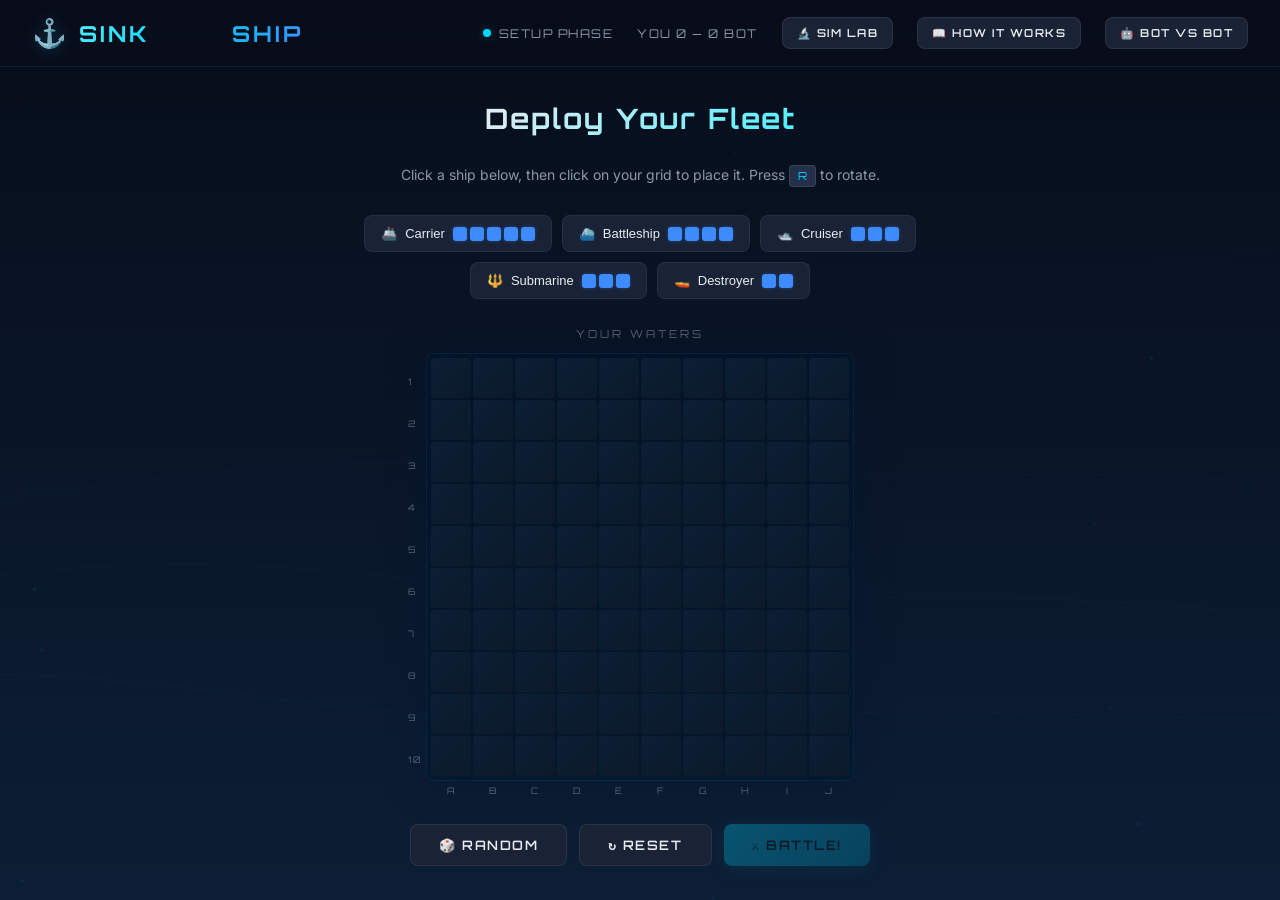
==== index.html @ 7f5c647f "Sink the Ship: Battleship game with probability bot and simulation tools - Game engine with placemen" ====
<!DOCTYPE html>
<html lang="en">
<head>
  <meta charset="UTF-8" />
  <meta name="viewport" content="width=device-width, initial-scale=1.0" />
  <title>Sink the Ship — Naval Battle</title>
  <meta name="description" content="A premium Battleship game with intelligent AI opponent. Place your fleet and sink the enemy ships!" />
  <link rel="preconnect" href="https://fonts.googleapis.com" />
  <link rel="preconnect" href="https://fonts.gstatic.com" crossorigin />
  <link href="https://fonts.googleapis.com/css2?family=Orbitron:wght@400;600;700;900&family=Inter:wght@300;400;500;600;700&display=swap" rel="stylesheet" />
  <link rel="stylesheet" href="style.css" />
</head>
<body>
  <canvas id="bg-canvas"></canvas>

  <div class="app">
    <!-- Header -->
    <header class="header">
      <div class="logo">
        <span class="logo-icon">⚓</span>
        <h1>SINK <span class="accent">THE</span> SHIP</h1>
      </div>
      <div class="status-bar">
        <div class="status-item" id="turn-indicator">
          <span class="dot"></span>
          <span class="label">SETUP PHASE</span>
        </div>
        <div class="status-item" id="score-display">
          <span class="label">YOU <span id="player-score">0</span> — <span id="bot-score">0</span> BOT</span>
        </div>
        <button class="btn btn-secondary btn-small" id="btn-sim-lab">🔬 Sim Lab</button>
        <button class="btn btn-secondary btn-small" id="btn-explain">📖 How It Works</button>
        <button class="btn btn-secondary btn-small" id="btn-versus">🤖 Bot vs Bot</button>
      </div>
    </header>

    <!-- Setup Screen -->
    <section id="setup-screen" class="screen active">
      <div class="setup-content">
        <h2 class="section-title">Deploy Your Fleet</h2>
        <p class="section-sub">Click a ship below, then click on your grid to place it. Press <kbd>R</kbd> to rotate.</p>

        <div class="ship-selector" id="ship-selector">
          <!-- Ships populated by JS -->
        </div>

        <div class="grid-container setup-grid-container">
          <div class="grid-label">YOUR WATERS</div>
          <div class="grid" id="setup-grid"></div>
          <div class="grid-coords-x" id="setup-coords-x"></div>
          <div class="grid-coords-y" id="setup-coords-y"></div>
        </div>

        <div class="setup-actions">
          <button class="btn btn-secondary" id="btn-random">🎲 Random</button>
          <button class="btn btn-secondary" id="btn-reset">↻ Reset</button>
          <button class="btn btn-primary" id="btn-start" disabled>⚔️ Battle!</button>
        </div>
      </div>
    </section>

    <!-- Battle Screen -->
    <section id="battle-screen" class="screen">
      <div class="battle-content">
        <div class="battle-grids">
          <div class="grid-container">
            <div class="grid-label">YOUR WATERS</div>
            <div class="grid" id="player-grid"></div>
            <div class="grid-coords-x" id="player-coords-x"></div>
            <div class="grid-coords-y" id="player-coords-y"></div>
          </div>

          <div class="battle-divider">
            <div class="divider-line"></div>
            <div class="divider-text" id="battle-message">YOUR TURN — FIRE!</div>
            <div class="divider-line"></div>
          </div>

          <div class="grid-container">
            <div class="grid-label">ENEMY WATERS</div>
            <div class="grid" id="enemy-grid"></div>
            <div class="grid-coords-x" id="enemy-coords-x"></div>
            <div class="grid-coords-y" id="enemy-coords-y"></div>
          </div>
        </div>

        <div class="heat-toggle-row">
          <button class="btn btn-secondary btn-small" id="btn-heat-toggle" aria-pressed="false">🔥 Enemy Heatmap: Off</button>
          <span class="heat-status" id="heat-status"></span>
        </div>

        <div class="fleet-status">
          <div class="fleet-panel">
            <h3>Your Fleet</h3>
            <div id="player-fleet-status"></div>
          </div>
          <div class="fleet-panel">
            <h3>Enemy Fleet</h3>
            <div id="enemy-fleet-status"></div>
          </div>
        </div>
      </div>
    </section>

    <!-- Simulation Lab Screen -->
    <section id="sim-screen" class="screen">
      <div class="sim-content">
        <h2 class="section-title">Fleet Probability Lab</h2>
        <p class="section-sub">
          Samples legal layouts of all 5 ships across every position and all 2<sup>5</sup> = 32 orientation combinations.
          <strong>Monte Carlo</strong> draws each ship independently and throws away overlapping fleets.
          <strong>Markov Chain</strong> (Metropolis) moves one ship at a time and records every state the chain visits.
          Both converge to the same uniform distribution over legal fleets.
        </p>

        <div class="sim-controls">
          <div class="seg" id="sim-mode">
            <button class="seg-btn active" data-mode="mc">🎲 Monte Carlo</button>
            <button class="seg-btn" data-mode="mcmc">🔗 Markov Chain</button>
          </div>
          <select class="sim-select" id="sim-target" aria-label="Number of samples">
            <option value="10000">10K samples</option>
            <option value="100000">100K samples</option>
            <option value="1000000" selected>1M samples</option>
            <option value="5000000">5M samples</option>
          </select>
          <button class="btn btn-primary" id="sim-run">▶ Run</button>
          <button class="btn btn-secondary" id="sim-reset">↻ Reset</button>
        </div>

        <div class="sim-stats">
          <div class="sim-stat"><span class="stat-value" id="sim-samples">0</span><span class="stat-label">Samples</span></div>
          <div class="sim-stat"><span class="stat-value" id="sim-accept">—</span><span class="stat-label" id="sim-accept-label">Acceptance</span></div>
          <div class="sim-stat"><span class="stat-value" id="sim-total">—</span><span class="stat-label">Est. legal fleets</span></div>
          <div class="sim-stat"><span class="stat-value" id="sim-sum">—</span><span class="stat-label">Σ P(cell) · expect 17</span></div>
        </div>

        <div class="sim-panels">
          <div class="grid-container">
            <div class="grid-label">OCCUPANCY HEATMAP</div>
            <div class="grid sim-grid" id="sim-heat"></div>
            <div class="grid-coords-x" id="sim-heat-coords-x"></div>
            <div class="grid-coords-y" id="sim-heat-coords-y"></div>
            <div class="heat-legend">
              <span id="sim-legend-min">0%</span>
              <div class="heat-legend-bar"></div>
              <span id="sim-legend-max">—</span>
            </div>
          </div>
          <div class="grid-container">
            <div class="grid-label" id="sim-live-label">CURRENT SAMPLE</div>
            <div class="grid sim-grid" id="sim-live"></div>
            <div class="grid-coords-x" id="sim-live-coords-x"></div>
            <div class="grid-coords-y" id="sim-live-coords-y"></div>
            <div class="sim-key" id="sim-key"></div>
          </div>
        </div>

        <div class="sim-charts">
          <div class="sim-card">
            <h3>Orientation per ship</h3>
            <div id="sim-orient"></div>
          </div>
          <div class="sim-card sim-card-wide">
            <h3>All 32 orientation combinations <span class="sim-card-sub">grouped by # vertical ships · dashed line = 1/32</span></h3>
            <div class="combo-grid" id="sim-combos"></div>
          </div>
        </div>

        <button class="btn btn-secondary" id="sim-back">← Back to game</button>
      </div>
    </section>

    <!-- How It Works Screen -->
    <section id="explain-screen" class="screen">
      <div class="sim-content">
        <h2 class="section-title">How the Bot Thinks</h2>
        <p class="section-sub">
          A replay of the bot hunting a hidden fleet, one shot at a time, using the exact code it runs against you.
          Before every shot it repeats the same four steps.
        </p>

        <ol class="explain-loop">
          <li><b>1 · Enumerate</b><span>Try every remaining ship at every start cell in both orientations. Throw out placements that touch a miss or a sunk ship.</span></li>
          <li><b>2 · Score</b><span>Each open cell scores the number of surviving placements covering it. If a ship is wounded, only placements through the hits count, weighted heavily.</span></li>
          <li><b>3 · Restrict</b><span>While hunting, only cells on a checkerboard spaced by the smallest ship afloat are allowed. The gap widens as small ships sink.</span></li>
          <li><b>4 · Fire &amp; update</b><span>Shoot the highest-scoring allowed cell. The result (miss, hit or sunk) changes which placements survive next turn.</span></li>
        </ol>

        <div class="sim-controls">
          <button class="btn btn-secondary btn-small" id="ex-first" aria-label="First shot">⏮</button>
          <button class="btn btn-secondary btn-small" id="ex-prev">◀ Prev</button>
          <button class="btn btn-primary" id="ex-play">▶ Play</button>
          <button class="btn btn-secondary btn-small" id="ex-next">Next ▶</button>
          <button class="btn btn-secondary btn-small" id="ex-last" aria-label="Last shot">⏭</button>
          <button class="btn btn-secondary btn-small" id="ex-new">🎲 New fleet</button>
        </div>
        <input type="range" class="ex-slider" id="ex-slider" min="0" max="0" value="0" aria-label="Shot number" />

        <div class="sim-panels">
          <div class="grid-container">
            <div class="grid-label">BOT'S VIEW · SCORES BEFORE THE SHOT</div>
            <div class="grid sim-grid" id="ex-scores"></div>
            <div class="grid-coords-x" id="ex-scores-coords-x"></div>
            <div class="grid-coords-y" id="ex-scores-coords-y"></div>
            <div class="ex-legend">
              <span><i class="lg lg-heat"></i>score (low → high)</span>
              <span><i class="lg lg-cand"></i>allowed cell</span>
              <span><i class="lg lg-pick"></i>chosen shot</span>
            </div>
          </div>
          <div class="grid-container">
            <div class="grid-label">HIDDEN FLEET · AFTER THE SHOT</div>
            <div class="grid sim-grid" id="ex-truth"></div>
            <div class="grid-coords-x" id="ex-truth-coords-x"></div>
            <div class="grid-coords-y" id="ex-truth-coords-y"></div>
            <div class="ex-legend">
              <span><i class="lg lg-ship"></i>ship (hidden from bot)</span>
              <span><i class="lg lg-hit"></i>hit</span>
              <span><i class="lg lg-miss"></i>miss</span>
              <span><i class="lg lg-sunk"></i>sunk</span>
            </div>
          </div>
        </div>

        <div class="sim-card ex-story">
          <h3 id="ex-title">Shot 1</h3>
          <ol id="ex-steps"></ol>
        </div>

        <div class="sim-card ex-chart-card">
          <h3>Placements still possible after each shot <span class="sim-card-sub">Each bar is one shot. Misses trim placements a little; sinking a ship removes all of that ship's placements. Click a bar to jump to that shot.</span></h3>
          <div class="ex-chart" id="ex-chart"></div>
          <div class="ex-legend">
            <span><i class="lg lg-bar-miss"></i>miss</span>
            <span><i class="lg lg-bar-hit"></i>hit</span>
            <span><i class="lg lg-bar-sunk"></i>sunk a ship</span>
          </div>
        </div>

        <div class="sim-card">
          <h3>Two different engines</h3>
          <p class="ex-note">
            <b>The bot</b> (this replay) uses <em>exact counting</em>. It scores each ship's placements separately, recomputes them from scratch every turn, and needs no randomness.
            <b>The 🔥 Enemy Heatmap</b> in battle and the <b>🔬 Sim Lab</b> use <em>sampling</em>. A Markov chain moves whole 5-ship fleets around, keeping only fleets with no overlaps that cover every unsunk hit and avoid every miss and sunk cell.
            After each of your shots it throws its samples away and re-runs the chain with the new evidence.
          </p>
        </div>

        <button class="btn btn-secondary" id="ex-back">← Back to game</button>
      </div>
    </section>

    <!-- Bot vs Bot Screen -->
    <section id="versus-screen" class="screen">
      <div class="sim-content">
        <h2 class="section-title">Bot vs Bot</h2>
        <p class="section-sub">
          Pick two strategies and let them fight. They take turns firing at each other's fleet, and the first to sink all 5 ships wins.
          With <b>same fleet</b> on, both bots hunt an identical layout, so only the strategy decides the match. The first shot alternates between matches.
        </p>

        <div class="vs-pickers">
          <label class="vs-picker a">
            <span>Bot A</span>
            <select class="sim-select" id="vs-bot-a"></select>
          </label>
          <span class="vs-vs">VS</span>
          <label class="vs-picker b">
            <span>Bot B</span>
            <select class="sim-select" id="vs-bot-b"></select>
          </label>
        </div>

        <div class="sim-controls">
          <button class="btn btn-primary" id="vs-play">▶ Start Match</button>
          <button class="btn btn-secondary btn-small" id="vs-new">↻ New Match</button>
          <select class="sim-select" id="vs-speed" aria-label="Speed">
            <option value="700">Slow</option>
            <option value="250" selected>Normal</option>
            <option value="60">Fast</option>
          </select>
          <label class="vs-check"><input type="checkbox" id="vs-mirror" checked /> Same fleet</label>
        </div>

        <div class="vs-score" id="vs-score"></div>

        <div class="sim-panels">
          <div class="grid-container">
            <div class="grid-label" id="vs-label-a">BOT A FIRES HERE</div>
            <div class="grid sim-grid vs-grid" id="vs-grid-a"></div>
            <div class="grid-coords-x" id="vs-grid-a-coords-x"></div>
            <div class="grid-coords-y" id="vs-grid-a-coords-y"></div>
            <div class="vs-stats" id="vs-stats-a"></div>
          </div>
          <div class="grid-container">
            <div class="grid-label" id="vs-label-b">BOT B FIRES HERE</div>
            <div class="grid sim-grid vs-grid" id="vs-grid-b"></div>
            <div class="grid-coords-x" id="vs-grid-b-coords-x"></div>
            <div class="grid-coords-y" id="vs-grid-b-coords-y"></div>
            <div class="vs-stats" id="vs-stats-b"></div>
          </div>
        </div>

        <div class="vs-banner" id="vs-banner"></div>

        <div class="sim-card vs-tourney">
          <h3>Tournament <span class="sim-card-sub">Plays many matches instantly with no animation, alternating who shoots first. A single match is mostly luck; a tournament shows which strategy is really stronger.</span></h3>
          <div class="sim-controls">
            <select class="sim-select" id="vs-count" aria-label="Number of matches">
              <option value="50">50 matches</option>
              <option value="200" selected>200 matches</option>
              <option value="1000">1,000 matches</option>
            </select>
            <button class="btn btn-primary" id="vs-tourney-run">🏆 Run Tournament</button>
          </div>
          <div class="vs-progress"><div class="vs-progress-fill" id="vs-progress"></div></div>
          <div id="vs-results"></div>
        </div>

        <div class="sim-card">
          <h3>The contenders</h3>
          <ul class="vs-roster" id="vs-roster"></ul>
        </div>

        <button class="btn btn-secondary" id="vs-back">← Back to game</button>
      </div>
    </section>

    <div class="sim-tip" id="sim-tip" role="tooltip"></div>

    <!-- Game Over Modal -->
    <div class="modal-overlay" id="game-over-modal">
      <div class="modal">
        <div class="modal-icon" id="modal-icon">🏆</div>
        <h2 id="modal-title">Victory!</h2>
        <p id="modal-message">You sank all enemy ships!</p>
        <div class="modal-stats">
          <div class="stat">
            <span class="stat-value" id="stat-shots">0</span>
            <span class="stat-label">Shots Fired</span>
          </div>
          <div class="stat">
            <span class="stat-value" id="stat-accuracy">0%</span>
            <span class="stat-label">Accuracy</span>
          </div>
          <div class="stat">
            <span class="stat-value" id="stat-sunk">0</span>
            <span class="stat-label">Ships Sunk</span>
          </div>
        </div>
        <button class="btn btn-primary" id="btn-play-again">⚓ Play Again</button>
      </div>
    </div>
  </div>

  <script src="sim.js"></script>
  <script src="game.js"></script>
  <script src="simlab.js"></script>
  <script src="explain.js"></script>
  <script src="versus.js"></script>
</body>
</html>
---- style.css ----
/* ─── Reset & Base ─── */
*, *::before, *::after {
  box-sizing: border-box;
  margin: 0;
  padding: 0;
}

:root {
  --bg-deep: #0a0e1a;
  --bg-surface: #111827;
  --bg-card: #1a2236;
  --bg-hover: #243049;

  --ocean-dark: #0c1929;
  --ocean-mid: #132744;
  --ocean-light: #1a3a5c;
  --ocean-glow: #1e4976;

  --accent: #00d4ff;
  --accent-dim: #0099bb;
  --accent-glow: rgba(0, 212, 255, 0.25);
  --accent-bright: #4ef0ff;

  --hit: #ff4757;
  --hit-glow: rgba(255, 71, 87, 0.4);
  --miss: #576574;
  --miss-glow: rgba(87, 101, 116, 0.2);
  --sunk: #ff6b6b;

  --ship: #3d8bfd;
  --ship-glow: rgba(61, 139, 253, 0.3);
  --ship-ghost: rgba(0, 212, 255, 0.2);
  --ship-ghost-invalid: rgba(255, 71, 87, 0.2);

  --text: #e8ecf1;
  --text-dim: #8899aa;
  --text-muted: #556677;

  --gold: #ffd700;
  --green: #2ed573;

  --radius: 8px;
  --radius-lg: 16px;
  --transition: 0.25s cubic-bezier(0.4, 0, 0.2, 1);

  --cell-size: 40px;
  --grid-gap: 2px;
}

html {
  font-size: 16px;
}

body {
  font-family: 'Inter', -apple-system, BlinkMacSystemFont, sans-serif;
  background: var(--bg-deep);
  color: var(--text);
  min-height: 100vh;
  overflow-x: hidden;
  position: relative;
}

#bg-canvas {
  position: fixed;
  top: 0; left: 0;
  width: 100%; height: 100%;
  z-index: 0;
  pointer-events: none;
}

.app {
  position: relative;
  z-index: 1;
  min-height: 100vh;
  display: flex;
  flex-direction: column;
}

/* ─── Header ─── */
.header {
  display: flex;
  align-items: center;
  justify-content: space-between;
  padding: 16px 32px;
  background: rgba(10, 14, 26, 0.85);
  backdrop-filter: blur(12px);
  border-bottom: 1px solid rgba(0, 212, 255, 0.1);
  position: sticky;
  top: 0;
  z-index: 100;
}

.logo {
  display: flex;
  align-items: center;
  gap: 12px;
}

.logo-icon {
  font-size: 28px;
  filter: drop-shadow(0 0 8px var(--accent-glow));
}

.logo h1 {
  font-family: 'Orbitron', monospace;
  font-size: 22px;
  font-weight: 700;
  letter-spacing: 3px;
  background: linear-gradient(135deg, var(--accent-bright), var(--accent), var(--ship));
  -webkit-background-clip: text;
  -webkit-text-fill-color: transparent;
  background-clip: text;
}

.logo h1 .accent {
  font-weight: 400;
  opacity: 0.6;
}

.status-bar {
  display: flex;
  gap: 24px;
  align-items: center;
}

.status-item {
  display: flex;
  align-items: center;
  gap: 8px;
  font-family: 'Orbitron', monospace;
  font-size: 12px;
  letter-spacing: 1.5px;
  color: var(--text-dim);
}

.status-item .dot {
  width: 8px; height: 8px;
  border-radius: 50%;
  background: var(--accent);
  box-shadow: 0 0 8px var(--accent-glow);
  animation: pulse-dot 2s ease-in-out infinite;
}

@keyframes pulse-dot {
  0%, 100% { opacity: 1; transform: scale(1); }
  50% { opacity: 0.5; transform: scale(0.8); }
}

/* ─── Screens ─── */
.screen {
  display: none;
  flex: 1;
  padding: 32px;
  animation: fadeIn 0.5s ease;
}

.screen.active {
  display: flex;
  align-items: center;
  justify-content: center;
}

@keyframes fadeIn {
  from { opacity: 0; transform: translateY(12px); }
  to { opacity: 1; transform: translateY(0); }
}

/* ─── Setup Screen ─── */
.setup-content {
  display: flex;
  flex-direction: column;
  align-items: center;
  gap: 28px;
  max-width: 600px;
}

.section-title {
  font-family: 'Orbitron', monospace;
  font-size: 28px;
  font-weight: 700;
  letter-spacing: 2px;
  text-align: center;
  background: linear-gradient(135deg, var(--text), var(--accent-bright));
  -webkit-background-clip: text;
  -webkit-text-fill-color: transparent;
  background-clip: text;
}

.section-sub {
  color: var(--text-dim);
  font-size: 14px;
  text-align: center;
  line-height: 1.5;
}

.section-sub kbd {
  display: inline-block;
  padding: 2px 8px;
  background: var(--bg-hover);
  border: 1px solid rgba(255,255,255,0.1);
  border-radius: 4px;
  font-family: 'Orbitron', monospace;
  font-size: 11px;
  color: var(--accent);
}

/* ─── Ship Selector ─── */
.ship-selector {
  display: flex;
  flex-wrap: wrap;
  gap: 10px;
  justify-content: center;
}

.ship-btn {
  display: flex;
  align-items: center;
  gap: 8px;
  padding: 10px 16px;
  background: var(--bg-card);
  border: 1px solid rgba(255,255,255,0.06);
  border-radius: var(--radius);
  cursor: pointer;
  transition: var(--transition);
  color: var(--text);
  font-size: 13px;
  font-weight: 500;
}

.ship-btn:hover {
  background: var(--bg-hover);
  border-color: var(--accent-dim);
}

.ship-btn.active {
  background: rgba(0, 212, 255, 0.1);
  border-color: var(--accent);
  box-shadow: 0 0 16px var(--accent-glow);
}

.ship-btn.placed {
  opacity: 0.4;
  pointer-events: none;
}

.ship-btn .ship-dots {
  display: flex;
  gap: 3px;
}

.ship-btn .ship-dot {
  width: 14px; height: 14px;
  border-radius: 3px;
  background: var(--ship);
  box-shadow: 0 0 4px var(--ship-glow);
}

.ship-btn.active .ship-dot {
  background: var(--accent);
}

/* ─── Grids ─── */
.grid-container {
  position: relative;
  display: flex;
  flex-direction: column;
  align-items: center;
  gap: 4px;
}

.grid-label {
  font-family: 'Orbitron', monospace;
  font-size: 11px;
  letter-spacing: 3px;
  color: var(--text-muted);
  margin-bottom: 8px;
}

.grid {
  display: grid;
  grid-template-columns: repeat(10, var(--cell-size));
  grid-template-rows: repeat(10, var(--cell-size));
  gap: var(--grid-gap);
  background: rgba(0, 20, 40, 0.5);
  padding: 4px;
  border-radius: var(--radius);
  border: 1px solid rgba(0, 212, 255, 0.08);
  box-shadow: 
    0 0 40px rgba(0, 20, 50, 0.4),
    inset 0 0 60px rgba(0, 30, 60, 0.3);
}

.cell {
  width: var(--cell-size);
  height: var(--cell-size);
  background: var(--ocean-dark);
  border-radius: 3px;
  cursor: pointer;
  transition: var(--transition);
  position: relative;
  overflow: hidden;
}

.cell::before {
  content: '';
  position: absolute;
  inset: 0;
  background: linear-gradient(135deg, 
    rgba(0, 100, 180, 0.08),
    rgba(0, 60, 120, 0.02)
  );
  transition: var(--transition);
}

.cell:hover::before {
  background: linear-gradient(135deg,
    rgba(0, 212, 255, 0.15),
    rgba(0, 150, 200, 0.05)
  );
}

/* Cell States */
.cell.ship {
  background: linear-gradient(135deg, var(--ship), #2a6bc9);
  box-shadow: inset 0 0 8px var(--ship-glow);
}

.cell.ghost {
  background: var(--ship-ghost);
  border: 1px dashed var(--accent-dim);
}

.cell.ghost-invalid {
  background: var(--ship-ghost-invalid);
  border: 1px dashed var(--hit);
}

.cell.hit {
  background: linear-gradient(135deg, #cc2233, var(--hit));
  animation: hitPulse 0.6s ease;
}

.cell.hit::after {
  content: '✕';
  position: absolute;
  inset: 0;
  display: flex;
  align-items: center;
  justify-content: center;
  font-size: 18px;
  font-weight: 700;
  color: #fff;
  text-shadow: 0 0 6px rgba(255,255,255,0.5);
}

.cell.miss {
  background: var(--ocean-dark);
}

.cell.miss::after {
  content: '•';
  position: absolute;
  inset: 0;
  display: flex;
  align-items: center;
  justify-content: center;
  font-size: 24px;
  color: var(--miss);
}

.cell.sunk {
  background: linear-gradient(135deg, #7a1a1a, #5c1010);
  box-shadow: inset 0 0 12px rgba(255, 71, 87, 0.3);
}

.cell.sunk::after {
  content: '✕';
  position: absolute;
  inset: 0;
  display: flex;
  align-items: center;
  justify-content: center;
  font-size: 18px;
  font-weight: 700;
  color: var(--sunk);
  text-shadow: 0 0 8px var(--hit-glow);
}

@keyframes hitPulse {
  0% { transform: scale(1.3); filter: brightness(2); }
  50% { transform: scale(0.95); }
  100% { transform: scale(1); filter: brightness(1); }
}

.cell.explode {
  animation: explode 0.5s ease-out;
}

@keyframes explode {
  0% { transform: scale(0.5); opacity: 0; }
  50% { transform: scale(1.3); }
  100% { transform: scale(1); opacity: 1; }
}

/* Grid Coordinates */
.grid-coords-x, .grid-coords-y {
  display: flex;
  font-family: 'Orbitron', monospace;
  font-size: 9px;
  color: var(--text-muted);
  letter-spacing: 1px;
}

.grid-coords-x {
  gap: var(--grid-gap);
  padding-left: 4px;
  padding-right: 4px;
}

.grid-coords-x span {
  width: var(--cell-size);
  text-align: center;
}

.grid-coords-y {
  position: absolute;
  left: -18px;
  top: 30px;
  flex-direction: column;
  gap: var(--grid-gap);
  padding-top: 4px;
}

.grid-coords-y span {
  height: var(--cell-size);
  display: flex;
  align-items: center;
}

/* ─── Setup Actions ─── */
.setup-actions {
  display: flex;
  gap: 12px;
}

/* ─── Buttons ─── */
.btn {
  padding: 12px 28px;
  border: none;
  border-radius: var(--radius);
  font-family: 'Orbitron', monospace;
  font-size: 13px;
  font-weight: 600;
  letter-spacing: 1.5px;
  cursor: pointer;
  transition: var(--transition);
  text-transform: uppercase;
}

.btn-primary {
  background: linear-gradient(135deg, var(--accent), var(--accent-dim));
  color: var(--bg-deep);
  box-shadow: 0 4px 20px var(--accent-glow);
}

.btn-primary:hover:not(:disabled) {
  transform: translateY(-2px);
  box-shadow: 0 6px 30px var(--accent-glow);
  filter: brightness(1.1);
}

.btn-primary:disabled {
  opacity: 0.3;
  cursor: not-allowed;
}

.btn-secondary {
  background: var(--bg-card);
  color: var(--text);
  border: 1px solid rgba(255,255,255,0.08);
}

.btn-secondary:hover {
  background: var(--bg-hover);
  border-color: rgba(255,255,255,0.15);
  transform: translateY(-1px);
}

/* ─── Battle Screen ─── */
.battle-content {
  display: flex;
  flex-direction: column;
  align-items: center;
  gap: 24px;
  width: 100%;
}

.battle-grids {
  display: flex;
  align-items: center;
  gap: 40px;
  flex-wrap: wrap;
  justify-content: center;
}

.battle-divider {
  display: flex;
  flex-direction: column;
  align-items: center;
  justify-content: center;
  gap: 12px;
  width: 130px;
  flex-shrink: 0;
}

.divider-line {
  width: 2px;
  height: 60px;
  background: linear-gradient(to bottom, transparent, var(--accent-dim), transparent);
}

.divider-text {
  font-family: 'Orbitron', monospace;
  font-size: 11px;
  letter-spacing: 2px;
  color: var(--accent);
  text-align: center;
  width: 130px;
  min-height: 36px;
  display: flex;
  align-items: center;
  justify-content: center;
  text-shadow: 0 0 10px var(--accent-glow);
  animation: textGlow 2s ease-in-out infinite;
  overflow: hidden;
  word-break: break-word;
}

@keyframes textGlow {
  0%, 100% { text-shadow: 0 0 10px var(--accent-glow); }
  50% { text-shadow: 0 0 20px var(--accent-glow), 0 0 40px rgba(0, 212, 255, 0.15); }
}

/* ─── Fleet Status ─── */
.fleet-status {
  display: flex;
  gap: 60px;
  justify-content: center;
}

.fleet-panel {
  display: flex;
  flex-direction: column;
  gap: 10px;
}

.fleet-panel h3 {
  font-family: 'Orbitron', monospace;
  font-size: 11px;
  letter-spacing: 2px;
  color: var(--text-muted);
  text-transform: uppercase;
}

.fleet-ship {
  display: flex;
  align-items: center;
  gap: 10px;
  font-size: 13px;
  color: var(--text-dim);
  transition: var(--transition);
}

.fleet-ship.sunk-status {
  text-decoration: line-through;
  color: var(--hit);
  opacity: 0.6;
}

.fleet-ship .ship-pips {
  display: flex;
  gap: 3px;
}

.fleet-ship .pip {
  width: 10px; height: 10px;
  border-radius: 2px;
  background: var(--ship);
  transition: var(--transition);
}

.fleet-ship.sunk-status .pip {
  background: var(--hit);
}

/* ─── Modal ─── */
.modal-overlay {
  position: fixed;
  inset: 0;
  background: rgba(0, 0, 0, 0.75);
  backdrop-filter: blur(8px);
  display: none;
  align-items: center;
  justify-content: center;
  z-index: 1000;
  animation: fadeIn 0.4s ease;
}

.modal-overlay.active {
  display: flex;
}

.modal {
  background: var(--bg-card);
  border: 1px solid rgba(0, 212, 255, 0.15);
  border-radius: var(--radius-lg);
  padding: 48px;
  text-align: center;
  max-width: 440px;
  width: 90%;
  box-shadow: 
    0 20px 60px rgba(0, 0, 0, 0.6),
    0 0 60px var(--accent-glow);
  animation: modalIn 0.5s cubic-bezier(0.34, 1.56, 0.64, 1);
}

@keyframes modalIn {
  from { transform: scale(0.8) translateY(20px); opacity: 0; }
  to { transform: scale(1) translateY(0); opacity: 1; }
}

.modal-icon {
  font-size: 64px;
  margin-bottom: 16px;
  filter: drop-shadow(0 4px 12px rgba(255, 215, 0, 0.3));
}

.modal h2 {
  font-family: 'Orbitron', monospace;
  font-size: 32px;
  letter-spacing: 3px;
  margin-bottom: 8px;
  background: linear-gradient(135deg, var(--gold), #ffaa00);
  -webkit-background-clip: text;
  -webkit-text-fill-color: transparent;
  background-clip: text;
}

.modal p {
  color: var(--text-dim);
  margin-bottom: 28px;
  font-size: 15px;
}

.modal-stats {
  display: flex;
  gap: 24px;
  justify-content: center;
  margin-bottom: 32px;
}

.stat {
  display: flex;
  flex-direction: column;
  gap: 4px;
}

.stat-value {
  font-family: 'Orbitron', monospace;
  font-size: 24px;
  font-weight: 700;
  color: var(--accent-bright);
}

.stat-label {
  font-size: 11px;
  color: var(--text-muted);
  text-transform: uppercase;
  letter-spacing: 1px;
}

/* ─── Enemy Grid Battle Hover ─── */
#enemy-grid .cell:not(.hit):not(.miss):not(.sunk):hover {
  background: rgba(255, 71, 87, 0.2);
  box-shadow: 0 0 12px var(--hit-glow);
}

#enemy-grid .cell.hit,
#enemy-grid .cell.miss,
#enemy-grid .cell.sunk {
  cursor: default;
}

/* ─── Ripple effect ─── */
.ripple {
  position: absolute;
  border-radius: 50%;
  background: radial-gradient(circle, var(--accent-glow), transparent);
  transform: scale(0);
  animation: rippleAnim 0.6s ease-out forwards;
  pointer-events: none;
}

@keyframes rippleAnim {
  to { transform: scale(3); opacity: 0; }
}

/* ─── Projectile System ─── */
.projectile {
  position: fixed;
  width: 14px;
  height: 14px;
  border-radius: 50%;
  background: radial-gradient(circle at 35% 35%, #ffeebb, #ff9500, #cc4400);
  box-shadow:
    0 0 12px 4px rgba(255, 150, 0, 0.7),
    0 0 30px 8px rgba(255, 100, 0, 0.3),
    0 0 50px 12px rgba(255, 60, 0, 0.15);
  z-index: 2000;
  pointer-events: none;
  will-change: transform, left, top;
}

.projectile::after {
  content: '';
  position: absolute;
  inset: -4px;
  border-radius: 50%;
  background: radial-gradient(circle, rgba(255, 200, 50, 0.4), transparent 70%);
  animation: projectileGlow 0.15s ease-in-out infinite alternate;
}

@keyframes projectileGlow {
  from { transform: scale(1); opacity: 0.8; }
  to   { transform: scale(1.4); opacity: 1; }
}

/* Trail dots left behind the projectile */
.trail-dot {
  position: fixed;
  width: 6px;
  height: 6px;
  border-radius: 50%;
  background: rgba(255, 160, 30, 0.8);
  box-shadow: 0 0 6px rgba(255, 120, 0, 0.5);
  pointer-events: none;
  z-index: 1999;
  animation: trailFade 0.45s ease-out forwards;
}

@keyframes trailFade {
  0%   { opacity: 1; transform: scale(1); }
  100% { opacity: 0; transform: scale(0.2); }
}

/* Muzzle flash at the cannon origin */
.muzzle-flash {
  position: fixed;
  width: 40px;
  height: 40px;
  border-radius: 50%;
  background: radial-gradient(circle, rgba(255, 240, 180, 0.95), rgba(255, 160, 30, 0.6) 40%, transparent 70%);
  z-index: 2001;
  pointer-events: none;
  animation: muzzleBurst 0.35s ease-out forwards;
}

@keyframes muzzleBurst {
  0%   { transform: translate(-50%, -50%) scale(0.3); opacity: 1; }
  50%  { transform: translate(-50%, -50%) scale(1.2); opacity: 0.7; }
  100% { transform: translate(-50%, -50%) scale(0.5); opacity: 0; }
}

/* Impact explosion particles */
.explosion-particle {
  position: fixed;
  width: 7px;
  height: 7px;
  border-radius: 50%;
  pointer-events: none;
  z-index: 2001;
  animation: particleFly 0.7s cubic-bezier(0.2, 0, 0.3, 1) forwards;
}

.explosion-particle.fire {
  background: radial-gradient(circle, #ffe066, #ff6622);
  box-shadow: 0 0 6px rgba(255, 100, 0, 0.6);
}

.explosion-particle.water {
  background: radial-gradient(circle, #88ddff, #0088cc);
  box-shadow: 0 0 6px rgba(0, 150, 255, 0.5);
}

@keyframes particleFly {
  0%   { opacity: 1; transform: translate(0, 0) scale(1); }
  70%  { opacity: 0.8; }
  100% { opacity: 0; transform: translate(var(--px), var(--py)) scale(0.15); }
}

/* Impact flash at target */
.impact-flash {
  position: fixed;
  width: 50px;
  height: 50px;
  border-radius: 50%;
  pointer-events: none;
  z-index: 2002;
  animation: impactBurst 0.5s ease-out forwards;
}

.impact-flash.fire {
  background: radial-gradient(circle, rgba(255, 240, 100, 0.95), rgba(255, 80, 20, 0.6) 45%, transparent 72%);
}

.impact-flash.water {
  background: radial-gradient(circle, rgba(180, 230, 255, 0.85), rgba(0, 140, 220, 0.4) 45%, transparent 72%);
}

@keyframes impactBurst {
  0%   { transform: translate(-50%, -50%) scale(0.2); opacity: 1; }
  40%  { transform: translate(-50%, -50%) scale(1.5); opacity: 0.85; }
  100% { transform: translate(-50%, -50%) scale(2); opacity: 0; }
}

/* Screen shake applied to .battle-grids */
.battle-grids {
  will-change: transform;
  backface-visibility: hidden;
  transform: translateZ(0);
}

.shake {
  animation: screenShake 0.3s ease-out forwards;
}

@keyframes screenShake {
  0%   { transform: translateX(0) translateZ(0); }
  20%  { transform: translateX(-3px) translateZ(0); }
  40%  { transform: translateX(3px) translateZ(0); }
  60%  { transform: translateX(-2px) translateZ(0); }
  80%  { transform: translateX(1px) translateZ(0); }
  100% { transform: translateX(0) translateZ(0); }
}

/* Disable pointer-events on enemy grid while projectile is flying */
.firing-lock .cell {
  pointer-events: none !important;
}

/* ─── Responsive ─── */
@media (max-width: 1000px) {
  :root {
    --cell-size: 32px;
  }

  .battle-grids {
    gap: 20px;
  }

  .battle-divider {
    flex-direction: row;
  }

  .divider-line {
    width: 60px;
    height: 2px;
    background: linear-gradient(to right, transparent, var(--accent-dim), transparent);
  }

  .header {
    flex-direction: column;
    gap: 8px;
    padding: 12px 16px;
  }
}

@media (max-width: 600px) {
  :root {
    --cell-size: 28px;
    --grid-gap: 1px;
  }

  .screen {
    padding: 16px;
  }

  .section-title {
    font-size: 22px;
  }

  .fleet-status {
    flex-direction: column;
    gap: 20px;
  }

  .modal {
    padding: 32px 24px;
  }

  .modal-stats {
    gap: 16px;
  }
}

/* ─── Simulation Lab ─── */
.btn-small {
  padding: 8px 14px;
  font-size: 11px;
}

.sim-content {
  display: flex;
  flex-direction: column;
  align-items: center;
  gap: 24px;
  width: 100%;
  max-width: 1100px;
}

.sim-content .section-sub {
  max-width: 760px;
}

.sim-content .section-sub strong {
  color: var(--accent);
  font-weight: 600;
}

.sim-controls {
  display: flex;
  flex-wrap: wrap;
  gap: 12px;
  justify-content: center;
  align-items: center;
}

.seg {
  display: flex;
  padding: 3px;
  background: var(--bg-card);
  border: 1px solid rgba(255,255,255,0.08);
  border-radius: var(--radius);
}

.seg-btn {
  padding: 9px 16px;
  background: transparent;
  border: none;
  border-radius: 6px;
  color: var(--text-dim);
  font-family: 'Orbitron', monospace;
  font-size: 11px;
  letter-spacing: 1px;
  cursor: pointer;
  transition: var(--transition);
}

.seg-btn:hover { color: var(--text); }

.seg-btn.active {
  background: rgba(0, 212, 255, 0.12);
  color: var(--accent);
  box-shadow: inset 0 0 0 1px var(--accent-dim);
}

.sim-select {
  padding: 11px 12px;
  background: var(--bg-card);
  color: var(--text);
  border: 1px solid rgba(255,255,255,0.08);
  border-radius: var(--radius);
  font-family: 'Orbitron', monospace;
  font-size: 11px;
  letter-spacing: 1px;
}

.sim-stats {
  display: grid;
  grid-template-columns: repeat(4, minmax(0, 1fr));
  gap: 12px;
  width: 100%;
  max-width: 820px;
}

.sim-stat {
  display: flex;
  flex-direction: column;
  align-items: center;
  gap: 6px;
  padding: 14px 10px;
  background: var(--bg-card);
  border: 1px solid rgba(255,255,255,0.06);
  border-radius: var(--radius);
  text-align: center;
}

.sim-stat .stat-value {
  font-size: 18px;
  font-variant-numeric: tabular-nums;
}

.sim-panels {
  display: flex;
  flex-wrap: wrap;
  gap: 56px;
  justify-content: center;
}

.sim-grid .cell {
  cursor: default;
  display: flex;
  align-items: center;
  justify-content: center;
  font-family: 'Orbitron', monospace;
  font-size: 10px;
  font-variant-numeric: tabular-nums;
  transition: background 0.15s linear;
}

.sim-grid .cell.ship {
  color: #fff;
  font-weight: 700;
  font-size: 12px;
}

.heat-legend {
  display: flex;
  align-items: center;
  gap: 8px;
  margin-top: 12px;
  font-size: 11px;
  color: var(--text-dim);
  font-variant-numeric: tabular-nums;
}

.heat-legend-bar {
  width: 180px;
  height: 10px;
  border-radius: 5px;
  background: linear-gradient(to right, #0c1929, #084e70, #0099bb, #4ef0ff, #dcfcff);
  box-shadow: inset 0 0 0 1px rgba(255,255,255,0.08);
}

.sim-key {
  display: flex;
  flex-wrap: wrap;
  gap: 4px 12px;
  justify-content: center;
  max-width: 420px;
  margin-top: 12px;
  font-size: 11px;
  color: var(--text-dim);
}

.sim-key b { color: var(--text); }

.sim-charts {
  display: grid;
  grid-template-columns: minmax(0, 1fr) minmax(0, 1.6fr);
  gap: 16px;
  width: 100%;
  align-items: start;
}

.sim-card {
  padding: 18px 20px;
  background: rgba(17, 24, 39, 0.85);
  border: 1px solid rgba(255,255,255,0.06);
  border-radius: var(--radius-lg);
  min-width: 0;
}

.sim-card h3 {
  font-family: 'Orbitron', monospace;
  font-size: 11px;
  letter-spacing: 2px;
  color: var(--text-muted);
  text-transform: uppercase;
  margin-bottom: 14px;
}

.sim-card-sub {
  display: block;
  margin-top: 4px;
  font-family: 'Inter', sans-serif;
  letter-spacing: 0;
  text-transform: none;
  font-size: 11px;
}

/* Orientation per ship: H (cyan) vs V (violet), 2px gap between segments */
.orient-row {
  display: grid;
  grid-template-columns: 150px 1fr;
  grid-template-rows: auto auto;
  gap: 4px 12px;
  align-items: center;
  padding: 6px 0;
  font-size: 12px;
  color: var(--text-dim);
}

.orient-name { grid-row: span 2; color: var(--text); }

.orient-bar {
  display: flex;
  gap: 2px;
  height: 10px;
}

.orient-h, .orient-v {
  flex: 1 1 0;
  min-width: 0;
  transition: flex-grow 0.2s;
}

.orient-h { background: var(--accent); border-radius: 4px 0 0 4px; }
.orient-v { background: #a78bfa; border-radius: 0 4px 4px 0; }

.orient-val {
  font-size: 11px;
  font-variant-numeric: tabular-nums;
}

/* 32 orientation combos */
.combo-grid {
  display: grid;
  grid-template-columns: repeat(2, minmax(0, 1fr));
  gap: 2px 24px;
}

.combo-group {
  grid-column: 1 / -1;
  margin: 10px 0 4px;
  font-size: 11px;
  color: var(--text-muted);
  border-bottom: 1px solid rgba(255,255,255,0.05);
  padding-bottom: 3px;
}

.combo-group:first-child { margin-top: 0; }

.combo-row {
  display: grid;
  grid-template-columns: auto 1fr 52px;
  gap: 8px;
  align-items: center;
  padding: 2px 0;
  border-radius: 4px;
}

.combo-row:hover { background: rgba(255,255,255,0.03); }

.combo-label {
  display: flex;
  gap: 2px;
  font-family: 'Orbitron', monospace;
  font-size: 9px;
}

.combo-label i {
  font-style: normal;
  width: 22px;
  text-align: center;
  padding: 1px 0;
  border-radius: 3px;
}

.combo-label .ch { color: var(--accent); background: rgba(0, 212, 255, 0.08); }
.combo-label .cv { color: #a78bfa; background: rgba(167, 139, 250, 0.1); }

.combo-track {
  position: relative;
  height: 10px;
}

.combo-fill {
  height: 100%;
  width: 0;
  background: var(--accent-dim);
  border-radius: 0 4px 4px 0;
  transition: width 0.2s;
}

.combo-ref {
  position: absolute;
  top: -2px;
  bottom: -2px;
  left: -10px;
  border-left: 1px dashed var(--text-dim);
}

.combo-val {
  font-size: 11px;
  color: var(--text-dim);
  text-align: right;
  font-variant-numeric: tabular-nums;
}

.tip-dim { color: var(--text-muted); }

.sim-tip {
  position: fixed;
  z-index: 300;
  pointer-events: none;
  padding: 8px 12px;
  background: rgba(10, 14, 26, 0.95);
  border: 1px solid rgba(0, 212, 255, 0.25);
  border-radius: var(--radius);
  font-size: 12px;
  line-height: 1.5;
  color: var(--text);
  opacity: 0;
  transition: opacity 0.1s;
  max-width: 260px;
}

.sim-tip.visible { opacity: 1; }

/* ─── In-Battle Enemy Heatmap ─── */
.heat-toggle-row {
  display: flex;
  align-items: center;
  gap: 14px;
  flex-wrap: wrap;
  justify-content: center;
}

.heat-status {
  font-size: 12px;
  color: var(--text-dim);
  font-variant-numeric: tabular-nums;
}

#enemy-grid.heat-on .cell.heat {
  background: var(--heat-bg);
  transition: background 0.3s;
}

#enemy-grid.heat-on .cell.heat::after {
  content: attr(data-p);
  position: absolute;
  inset: 0;
  display: flex;
  align-items: center;
  justify-content: center;
  font-family: 'Orbitron', monospace;
  font-size: 9px;
  color: var(--heat-ink);
  opacity: 0.85;
}

#enemy-grid.heat-on .cell.heat-best {
  box-shadow: inset 0 0 0 2px var(--gold);
}

@media (max-width: 1000px) {
  .sim-charts { grid-template-columns: minmax(0, 1fr); }
  .sim-panels { gap: 32px; }
}

@media (max-width: 600px) {
  .sim-stats { grid-template-columns: repeat(2, minmax(0, 1fr)); }
  .combo-grid { grid-template-columns: minmax(0, 1fr); }
  .orient-row { grid-template-columns: 1fr; }
  .orient-name { grid-row: auto; }
}

/* ─── How It Works (bot replay) ─── */
.explain-loop {
  list-style: none;
  display: grid;
  grid-template-columns: repeat(4, minmax(0, 1fr));
  gap: 12px;
  width: 100%;
}

.explain-loop li {
  display: flex;
  flex-direction: column;
  gap: 6px;
  padding: 14px 16px;
  background: var(--bg-card);
  border: 1px solid rgba(255,255,255,0.06);
  border-top: 2px solid var(--accent-dim);
  border-radius: var(--radius);
  font-size: 12px;
  line-height: 1.5;
  color: var(--text-dim);
}

.explain-loop b {
  font-family: 'Orbitron', monospace;
  font-size: 11px;
  letter-spacing: 1px;
  color: var(--accent);
}

.ex-slider {
  width: 100%;
  max-width: 620px;
  accent-color: var(--accent);
}

.sim-grid .cell.ex-off {
  opacity: 0.28;
}

.sim-grid .cell.ex-cand {
  box-shadow: inset 0 0 0 1px rgba(255,255,255,0.35);
}

.sim-grid .cell.ex-pick {
  box-shadow: inset 0 0 0 3px var(--gold);
  opacity: 1;
  z-index: 1;
}

.sim-grid .cell.ex-hidden-ship {
  background: rgba(61, 139, 253, 0.28);
  color: var(--text-dim);
  font-weight: 700;
}

.ex-legend {
  display: flex;
  flex-wrap: wrap;
  gap: 6px 14px;
  justify-content: center;
  margin-top: 12px;
  font-size: 11px;
  color: var(--text-dim);
}

.ex-legend span {
  display: inline-flex;
  align-items: center;
  gap: 6px;
}

.lg {
  display: inline-block;
  width: 12px;
  height: 12px;
  border-radius: 3px;
}

.lg-heat { width: 28px; background: linear-gradient(to right, #0c1929, #0099bb, #dcfcff); }
.lg-cand { background: #0099bb; box-shadow: inset 0 0 0 1px rgba(255,255,255,0.5); }
.lg-pick { background: transparent; box-shadow: inset 0 0 0 2px var(--gold); }
.lg-ship { background: rgba(61, 139, 253, 0.4); }
.lg-hit  { background: var(--hit); }
.lg-miss { background: var(--ocean-dark); box-shadow: inset 0 0 0 4px var(--ocean-dark), inset 0 0 0 6px var(--miss); border-radius: 50%; }
.lg-sunk { background: #7a1a1a; }
.lg-bar-miss { background: var(--text-muted); }
.lg-bar-hit  { background: var(--hit); }
.lg-bar-sunk { background: var(--gold); }

.ex-story {
  width: 100%;
  max-width: 900px;
}

.ex-story h3 {
  color: var(--accent);
}

.ex-story ol {
  display: flex;
  flex-direction: column;
  gap: 10px;
  padding-left: 20px;
  font-size: 14px;
  line-height: 1.6;
  color: var(--text-dim);
}

.ex-story b { color: var(--text); }

.ex-tag {
  display: inline-block;
  padding: 1px 8px;
  margin-right: 4px;
  border-radius: 4px;
  font-family: 'Orbitron', monospace;
  font-size: 10px;
  font-weight: 700;
  letter-spacing: 1px;
}

.ex-tag.miss { background: rgba(136, 153, 170, 0.18); color: var(--text); }
.ex-tag.hit  { background: rgba(255, 71, 87, 0.2); color: var(--hit); }
.ex-tag.sunk { background: rgba(255, 215, 0, 0.15); color: var(--gold); }

.ex-chart-card {
  width: 100%;
}

.ex-chart {
  display: flex;
  align-items: flex-end;
  gap: 2px;
  height: 140px;
  padding-bottom: 1px;
  border-bottom: 1px solid rgba(255,255,255,0.1);
}

.ex-bar {
  flex: 1 1 0;
  min-width: 0;
  border: none;
  border-radius: 3px 3px 0 0;
  cursor: pointer;
  opacity: 0.55;
  transition: opacity 0.15s;
}

.ex-bar.miss { background: var(--text-muted); }
.ex-bar.hit  { background: var(--hit); }
.ex-bar.sunk { background: var(--gold); }
.ex-bar:hover, .ex-bar.current { opacity: 1; }
.ex-bar.current { box-shadow: 0 0 0 2px var(--text); }

.ex-note {
  font-size: 13px;
  line-height: 1.7;
  color: var(--text-dim);
}

.ex-note b { color: var(--text); }
.ex-note em { color: var(--accent); font-style: normal; }

@media (max-width: 1000px) {
  .explain-loop { grid-template-columns: repeat(2, minmax(0, 1fr)); }
}

@media (max-width: 600px) {
  .explain-loop { grid-template-columns: minmax(0, 1fr); }
}

/* ─── Bot vs Bot ─── */
.vs-pickers {
  display: flex;
  align-items: flex-end;
  gap: 16px;
  flex-wrap: wrap;
  justify-content: center;
}

.vs-picker {
  display: flex;
  flex-direction: column;
  gap: 6px;
  font-family: 'Orbitron', monospace;
  font-size: 11px;
  letter-spacing: 2px;
  color: var(--text-muted);
}

.vs-picker.a span { color: var(--accent); }
.vs-picker.b span { color: #a78bfa; }
.vs-picker .sim-select { min-width: 220px; }

.vs-vs {
  font-family: 'Orbitron', monospace;
  font-weight: 900;
  font-size: 20px;
  color: var(--text-muted);
  padding-bottom: 8px;
}

.vs-check {
  display: flex;
  align-items: center;
  gap: 6px;
  font-size: 13px;
  color: var(--text-dim);
  cursor: pointer;
}

.vs-check input { accent-color: var(--accent); }

.vs-score {
  display: flex;
  align-items: center;
  flex-wrap: wrap;
  justify-content: center;
  gap: 10px;
  font-size: 15px;
  color: var(--text);
}

.vs-score b {
  font-family: 'Orbitron', monospace;
  font-size: 26px;
}

.vs-dash { color: var(--text-muted); }

.vs-first {
  flex-basis: 100%;
  text-align: center;
  font-size: 12px;
  color: var(--text-muted);
}

.vs-tag {
  display: inline-flex;
  align-items: center;
  justify-content: center;
  width: 20px;
  height: 20px;
  border-radius: 4px;
  font-family: 'Orbitron', monospace;
  font-size: 11px;
  font-weight: 700;
  color: var(--bg-deep);
  letter-spacing: 0;
}

.vs-tag.a { background: var(--accent); }
.vs-tag.b { background: #a78bfa; }

.vs-live {
  color: var(--gold);
  animation: pulse-dot 1s ease-in-out infinite;
}

.vs-grid .cell { cursor: default; }

.vs-stats {
  display: flex;
  flex-wrap: wrap;
  gap: 6px 14px;
  justify-content: center;
  margin-top: 12px;
  font-size: 12px;
  color: var(--text-dim);
  font-variant-numeric: tabular-nums;
}

.vs-stats b { color: var(--text); }

.vs-pips {
  display: inline-flex;
  align-items: center;
  gap: 3px;
}

.vs-pips em {
  font-style: normal;
  margin-left: 4px;
}

.vs-pip {
  width: 18px;
  height: 18px;
  display: inline-flex;
  align-items: center;
  justify-content: center;
  border-radius: 3px;
  background: var(--ship);
  color: #fff;
  font-size: 10px;
  font-weight: 700;
}

.vs-pip.sunk {
  background: #7a1a1a;
  color: var(--sunk);
  text-decoration: line-through;
}

.vs-banner {
  min-height: 24px;
  font-size: 16px;
  text-align: center;
  color: var(--text);
}

.vs-banner.show {
  padding: 14px 24px;
  border-radius: var(--radius);
  background: var(--bg-card);
  animation: fadeIn 0.4s ease;
}

.vs-banner.a { box-shadow: inset 0 0 0 1px var(--accent); }
.vs-banner.b { box-shadow: inset 0 0 0 1px #a78bfa; }

.vs-tourney { width: 100%; }
.vs-tourney .sim-controls { justify-content: flex-start; }

.vs-progress {
  height: 4px;
  margin: 14px 0;
  border-radius: 2px;
  background: rgba(255,255,255,0.06);
  overflow: hidden;
}

.vs-progress-fill {
  height: 100%;
  width: 0;
  background: var(--accent);
  transition: width 0.1s linear;
}

.vs-verdict {
  font-size: 15px;
  color: var(--text-dim);
  margin-bottom: 14px;
}

.vs-verdict b { color: var(--text); }

.vs-res-row {
  display: grid;
  grid-template-columns: 220px 1fr 160px;
  gap: 4px 14px;
  align-items: center;
  padding: 8px 0;
  font-size: 13px;
}

.vs-res-name {
  display: flex;
  align-items: center;
  gap: 8px;
  color: var(--text);
}

.vs-res-bar {
  height: 12px;
  border-radius: 0 4px 4px 0;
  background: rgba(255,255,255,0.04);
}

.vs-res-fill {
  height: 100%;
  border-radius: 0 4px 4px 0;
  transition: width 0.2s;
}

.vs-res-fill.a { background: var(--accent); }
.vs-res-fill.b { background: #a78bfa; }

.vs-res-val {
  color: var(--text-dim);
  font-variant-numeric: tabular-nums;
}

.vs-res-val b { color: var(--text); }

.vs-res-sub {
  grid-column: 2 / -1;
  font-size: 11px;
  color: var(--text-muted);
  font-variant-numeric: tabular-nums;
}

.vs-foot {
  margin-top: 8px;
  font-size: 11px;
  color: var(--text-muted);
}

.vs-roster {
  list-style: none;
  display: flex;
  flex-direction: column;
  gap: 10px;
  font-size: 13px;
  line-height: 1.5;
  color: var(--text-dim);
}

.vs-roster b {
  display: block;
  color: var(--text);
}

@media (max-width: 600px) {
  .vs-res-row { grid-template-columns: 1fr; }
  .vs-res-sub { grid-column: auto; }
  .vs-picker .sim-select { min-width: 0; width: 100%; }
}
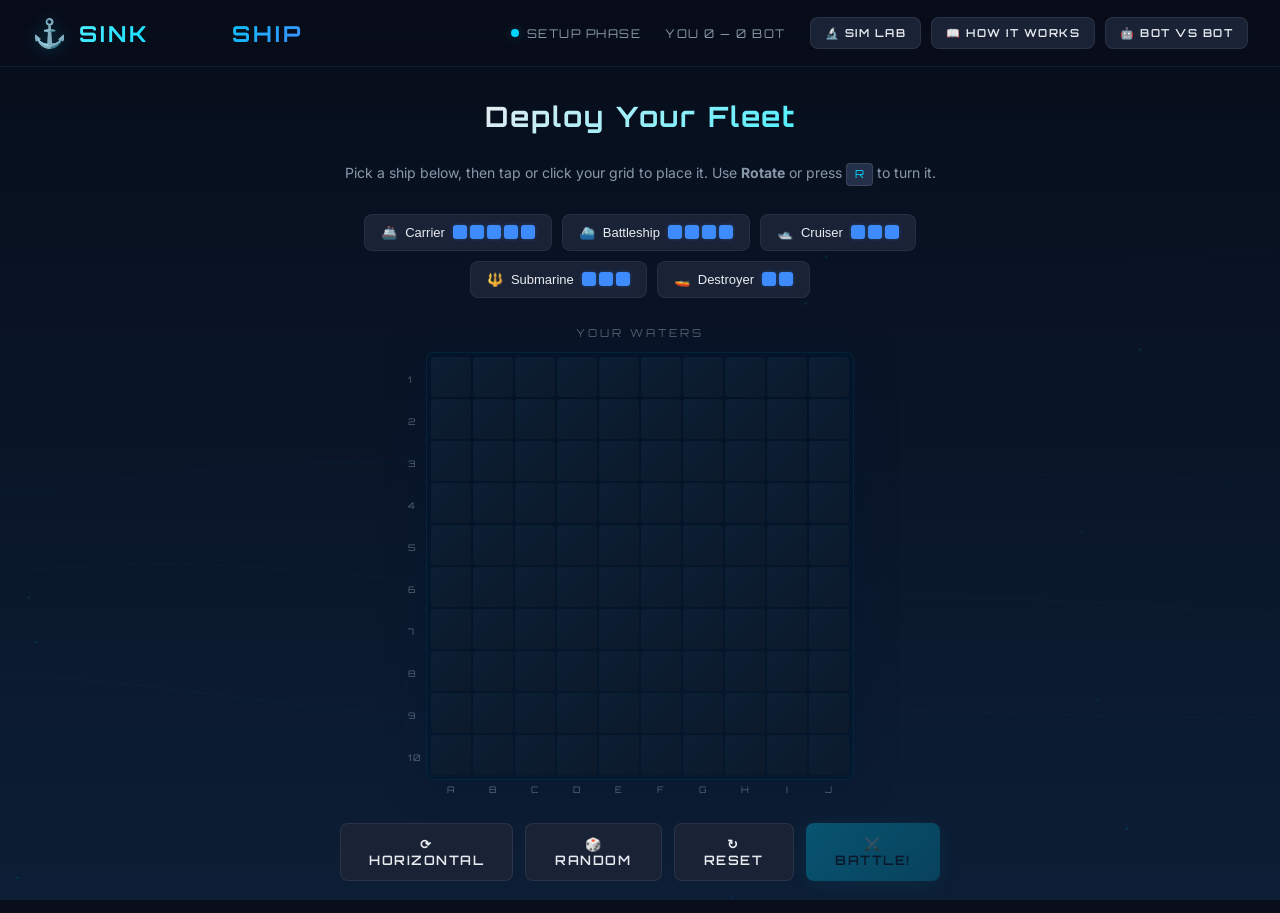
==== commit c3681c67: "Optimize for mobile (Android and iOS) - Fix content overflowing off-screen on phones (centered flex " ====
--- a/index.html
+++ b/index.html
@@ -2,7 +2,16 @@
 <html lang="en">
 <head>
   <meta charset="UTF-8" />
-  <meta name="viewport" content="width=device-width, initial-scale=1.0" />
+  <meta name="viewport" content="width=device-width, initial-scale=1.0, viewport-fit=cover" />
+  <meta name="theme-color" content="#0a0e1a" />
+  <meta name="mobile-web-app-capable" content="yes" />
+  <meta name="apple-mobile-web-app-capable" content="yes" />
+  <meta name="apple-mobile-web-app-status-bar-style" content="black-translucent" />
+  <meta name="apple-mobile-web-app-title" content="Sink the Ship" />
+  <meta name="format-detection" content="telephone=no" />
+  <link rel="manifest" href="manifest.json" />
+  <link rel="icon" type="image/png" sizes="192x192" href="icons/icon-192.png" />
+  <link rel="apple-touch-icon" href="icons/apple-touch-icon.png" />
   <title>Sink the Ship — Naval Battle</title>
   <meta name="description" content="A premium Battleship game with intelligent AI opponent. Place your fleet and sink the enemy ships!" />
   <link rel="preconnect" href="https://fonts.googleapis.com" />
@@ -28,9 +37,11 @@
         <div class="status-item" id="score-display">
           <span class="label">YOU <span id="player-score">0</span> — <span id="bot-score">0</span> BOT</span>
         </div>
-        <button class="btn btn-secondary btn-small" id="btn-sim-lab">🔬 Sim Lab</button>
-        <button class="btn btn-secondary btn-small" id="btn-explain">📖 How It Works</button>
-        <button class="btn btn-secondary btn-small" id="btn-versus">🤖 Bot vs Bot</button>
+        <div class="header-tools">
+          <button class="btn btn-secondary btn-small" id="btn-sim-lab">🔬 Sim Lab</button>
+          <button class="btn btn-secondary btn-small" id="btn-explain">📖 How It Works</button>
+          <button class="btn btn-secondary btn-small" id="btn-versus">🤖 Bot vs Bot</button>
+        </div>
       </div>
     </header>
 
@@ -38,7 +49,7 @@
     <section id="setup-screen" class="screen active">
       <div class="setup-content">
         <h2 class="section-title">Deploy Your Fleet</h2>
-        <p class="section-sub">Click a ship below, then click on your grid to place it. Press <kbd>R</kbd> to rotate.</p>
+        <p class="section-sub">Pick a ship below, then tap or click your grid to place it. Use <b>Rotate</b> or press <kbd>R</kbd> to turn it.</p>
 
         <div class="ship-selector" id="ship-selector">
           <!-- Ships populated by JS -->
@@ -52,6 +63,7 @@
         </div>
 
         <div class="setup-actions">
+          <button class="btn btn-secondary" id="btn-rotate" aria-label="Rotate ship">⟳ Horizontal</button>
           <button class="btn btn-secondary" id="btn-random">🎲 Random</button>
           <button class="btn btn-secondary" id="btn-reset">↻ Reset</button>
           <button class="btn btn-primary" id="btn-start" disabled>⚔️ Battle!</button>
--- a/style.css
+++ b/style.css
@@ -83,6 +83,7 @@
   justify-content: space-between;
   padding: 16px 32px;
   background: rgba(10, 14, 26, 0.85);
+  -webkit-backdrop-filter: blur(12px);
   backdrop-filter: blur(12px);
   border-bottom: 1px solid rgba(0, 212, 255, 0.1);
   position: sticky;
@@ -1686,3 +1687,228 @@
   .vs-res-sub { grid-column: auto; }
   .vs-picker .sim-select { min-width: 0; width: 100%; }
 }
+
+/* ═══════════════════════════════════════════════
+   Mobile & Touch (Android + iOS)
+   ═══════════════════════════════════════════════ */
+html {
+  -webkit-text-size-adjust: 100%;
+  text-size-adjust: 100%;
+}
+
+body {
+  min-height: 100dvh;
+  -webkit-tap-highlight-color: transparent;
+  overscroll-behavior-y: none;
+}
+
+.app { min-height: 100dvh; }
+
+/* No double-tap zoom or 300ms delay on controls; no text selection or
+   long-press callout on the boards */
+button, select, input, .cell, .ex-bar, .seg-btn, .ship-btn {
+  touch-action: manipulation;
+}
+
+.grid, .ship-selector, .btn {
+  -webkit-user-select: none;
+  user-select: none;
+  -webkit-touch-callout: none;
+}
+
+.header-tools {
+  display: flex;
+  gap: 10px;
+}
+
+/* Hover effects stick after a tap on touch screens, so only show them with a real pointer */
+@media (hover: none) {
+  .cell:hover::before {
+    background: linear-gradient(135deg, rgba(0, 100, 180, 0.08), rgba(0, 60, 120, 0.02));
+  }
+  .btn-primary:hover:not(:disabled),
+  .btn-secondary:hover {
+    transform: none;
+  }
+  .btn:active { transform: scale(0.97); }
+  .cell:active::before { background: rgba(0, 212, 255, 0.2); }
+}
+
+/* Notches, rounded corners and the home indicator */
+.header {
+  padding-top: max(16px, env(safe-area-inset-top));
+  padding-left: max(32px, env(safe-area-inset-left));
+  padding-right: max(32px, env(safe-area-inset-right));
+}
+
+.app { padding-bottom: env(safe-area-inset-bottom); }
+
+@media (max-width: 1000px) {
+  .header {
+    padding-top: max(12px, env(safe-area-inset-top));
+    padding-left: max(16px, env(safe-area-inset-left));
+    padding-right: max(16px, env(safe-area-inset-right));
+  }
+  .status-bar {
+    flex-wrap: wrap;
+    justify-content: center;
+    gap: 8px 20px;
+  }
+}
+
+@media (max-width: 700px) {
+  /* Grid fills the width: 10 cells + gaps + padding + room for row numbers */
+  :root {
+    --cell-size: min(36px, calc((100vw - 74px) / 10));
+    --grid-gap: 1px;
+  }
+
+  .screen {
+    padding: 20px max(16px, env(safe-area-inset-left)) 28px max(16px, env(safe-area-inset-right));
+  }
+
+  /* Top-align and keep content inside the viewport (centered flex overflowed both sides) */
+  .screen.active {
+    align-items: flex-start;
+  }
+
+  .setup-content, .battle-content, .sim-content {
+    width: 100%;
+    min-width: 0;
+    gap: 20px;
+  }
+
+  .grid-container { padding-left: 16px; }
+  .grid-coords-y { left: -2px; }
+  .grid-coords-x { padding-left: 4px; }
+
+  /* Header: logo, status line, then three equal tool buttons */
+  .logo h1 { font-size: 18px; letter-spacing: 2px; }
+  .logo-icon { font-size: 22px; }
+
+  .status-bar {
+    width: 100%;
+    gap: 8px 16px;
+  }
+
+  .status-item {
+    font-size: 10px;
+    letter-spacing: 1px;
+    white-space: nowrap;
+  }
+
+  .header-tools {
+    width: 100%;
+    display: grid;
+    grid-template-columns: repeat(3, minmax(0, 1fr));
+    gap: 6px;
+  }
+
+  .header-tools .btn-small {
+    padding: 9px 4px;
+    font-size: 9px;
+    letter-spacing: 0.5px;
+    line-height: 1.3;
+    min-height: 40px;
+  }
+
+  .section-title { font-size: 20px; letter-spacing: 1px; }
+  .section-sub { font-size: 13px; }
+
+  /* Setup */
+  .ship-selector { gap: 8px; }
+  .ship-btn {
+    padding: 8px 10px;
+    font-size: 12px;
+    min-height: 40px;
+  }
+  .ship-btn .ship-dot { width: 10px; height: 10px; }
+
+  .setup-actions {
+    width: 100%;
+    display: grid;
+    grid-template-columns: repeat(2, minmax(0, 1fr));
+    gap: 8px;
+  }
+
+  .setup-actions .btn,
+  .sim-controls .btn {
+    padding: 12px 10px;
+    font-size: 11px;
+    letter-spacing: 1px;
+    min-height: 44px;
+  }
+
+  #btn-start { grid-column: 1 / -1; }
+
+  /* Battle: enemy waters first (that's where you tap), message, then your fleet */
+  .battle-grids {
+    flex-direction: column;
+    gap: 12px;
+  }
+  .battle-grids > .grid-container:last-child { order: -2; }
+  .battle-grids > .battle-divider { order: -1; }
+  .battle-divider { width: 100%; }
+  .divider-text { width: auto; min-height: 28px; }
+
+  .fleet-status {
+    flex-direction: row;
+    gap: 24px;
+    flex-wrap: wrap;
+  }
+  .fleet-ship { font-size: 12px; gap: 6px; }
+
+  /* iOS zooms into any form field under 16px, so keep them at 16px */
+  select, .sim-select, input {
+    font-size: 16px;
+  }
+  .sim-select {
+    font-family: 'Inter', sans-serif;
+    letter-spacing: 0;
+    padding: 9px 10px;
+    min-height: 44px;
+  }
+
+  .sim-controls { gap: 8px; }
+  .seg-btn { padding: 10px 12px; min-height: 40px; }
+
+  /* Sim Lab */
+  .sim-stats { grid-template-columns: repeat(2, minmax(0, 1fr)); gap: 8px; }
+  .sim-stat { padding: 10px 6px; }
+  .sim-stat .stat-value { font-size: 15px; }
+  .sim-panels { gap: 24px; width: 100%; }
+  .sim-grid .cell { font-size: 8px; }
+  .sim-grid .cell.ship { font-size: 10px; }
+  .heat-legend-bar { width: 120px; }
+  .sim-card { padding: 14px; }
+  .combo-grid { grid-template-columns: minmax(0, 1fr); }
+  .orient-row { grid-template-columns: 1fr; }
+  .orient-name { grid-row: auto; }
+
+  /* How It Works */
+  .explain-loop { grid-template-columns: minmax(0, 1fr); gap: 8px; }
+  .explain-loop li { padding: 10px 12px; }
+  .ex-story ol { font-size: 13px; padding-left: 18px; }
+  .ex-chart { height: 100px; gap: 1px; }
+  .ex-slider { height: 32px; }
+
+  /* Bot vs Bot */
+  .vs-pickers { width: 100%; flex-direction: column; align-items: stretch; gap: 8px; }
+  .vs-picker .sim-select { width: 100%; min-width: 0; }
+  .vs-vs { text-align: center; padding: 0; font-size: 14px; }
+  .vs-score { font-size: 13px; }
+  .vs-score b { font-size: 20px; }
+  .vs-res-row { grid-template-columns: 1fr; }
+  .vs-res-sub { grid-column: auto; }
+  .vs-banner { font-size: 14px; }
+
+  /* Game-over modal */
+  .modal { padding: 28px 20px; }
+  .modal-stats { gap: 16px; }
+}
+
+/* Very narrow phones (≤ 340px, e.g. iPhone SE 1st gen, small Androids) */
+@media (max-width: 340px) {
+  .header-tools .btn-small { font-size: 8px; }
+  .logo h1 { font-size: 16px; }
+}
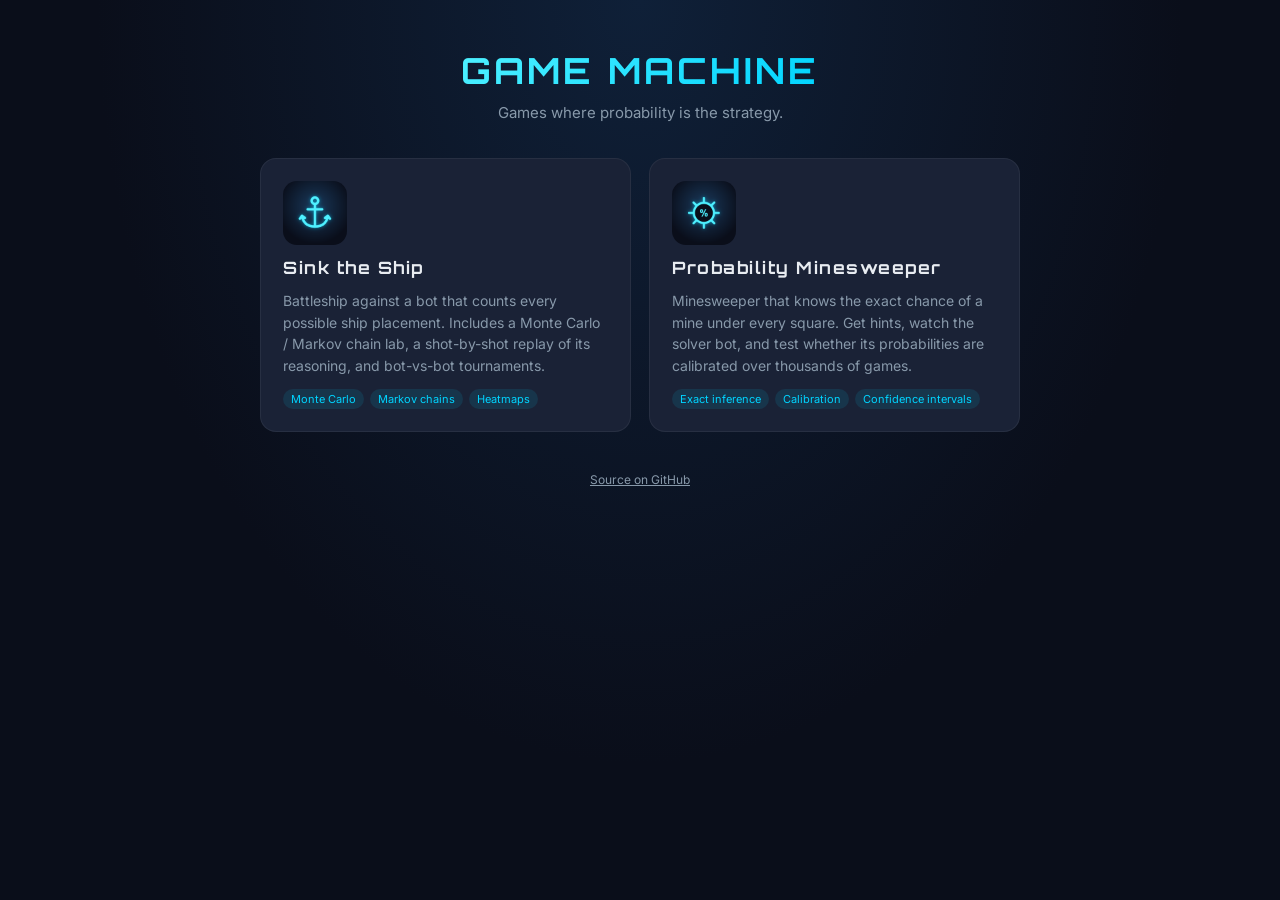
==== commit 8b0f9ee2: "Add Probability Minesweeper; move Sink the Ship into its own folder - sink-the-ship/: existing game," ====
--- a/index.html
+++ b/index.html
@@ -3,373 +3,71 @@
 <head>
   <meta charset="UTF-8" />
   <meta name="viewport" content="width=device-width, initial-scale=1.0, viewport-fit=cover" />
+  <title>Game Machine</title>
+  <meta name="description" content="Probability games: Sink the Ship and Probability Minesweeper." />
   <meta name="theme-color" content="#0a0e1a" />
-  <meta name="mobile-web-app-capable" content="yes" />
-  <meta name="apple-mobile-web-app-capable" content="yes" />
-  <meta name="apple-mobile-web-app-status-bar-style" content="black-translucent" />
-  <meta name="apple-mobile-web-app-title" content="Sink the Ship" />
-  <meta name="format-detection" content="telephone=no" />
-  <link rel="manifest" href="manifest.json" />
-  <link rel="icon" type="image/png" sizes="192x192" href="icons/icon-192.png" />
-  <link rel="apple-touch-icon" href="icons/apple-touch-icon.png" />
-  <title>Sink the Ship — Naval Battle</title>
-  <meta name="description" content="A premium Battleship game with intelligent AI opponent. Place your fleet and sink the enemy ships!" />
+  <link rel="icon" type="image/png" href="sink-the-ship/icons/icon-192.png" />
   <link rel="preconnect" href="https://fonts.googleapis.com" />
   <link rel="preconnect" href="https://fonts.gstatic.com" crossorigin />
-  <link href="https://fonts.googleapis.com/css2?family=Orbitron:wght@400;600;700;900&family=Inter:wght@300;400;500;600;700&display=swap" rel="stylesheet" />
-  <link rel="stylesheet" href="style.css" />
+  <link href="https://fonts.googleapis.com/css2?family=Orbitron:wght@600;700&family=Inter:wght@400;500;600&display=swap" rel="stylesheet" />
+  <style>
+    *, *::before, *::after { box-sizing: border-box; margin: 0; padding: 0; }
+    :root {
+      --bg: #0a0e1a; --card: #1a2236; --hover: #243049;
+      --accent: #00d4ff; --accent-bright: #4ef0ff;
+      --text: #e8ecf1; --dim: #8899aa;
+    }
+    html { -webkit-text-size-adjust: 100%; }
+    body {
+      min-height: 100vh; min-height: 100dvh;
+      font-family: 'Inter', -apple-system, sans-serif;
+      color: var(--text);
+      background: radial-gradient(ellipse at top, #0f2038 0%, var(--bg) 60%) fixed, var(--bg);
+      display: flex; flex-direction: column; align-items: center;
+      padding: max(48px, env(safe-area-inset-top)) max(16px, env(safe-area-inset-right)) max(40px, env(safe-area-inset-bottom)) max(16px, env(safe-area-inset-left));
+      -webkit-tap-highlight-color: transparent;
+    }
+    h1 {
+      font-family: 'Orbitron', monospace; font-size: clamp(24px, 6vw, 36px); letter-spacing: 3px; text-align: center;
+      background: linear-gradient(135deg, var(--accent-bright), var(--accent));
+      -webkit-background-clip: text; -webkit-text-fill-color: transparent; background-clip: text;
+    }
+    .sub { margin: 10px 0 36px; color: var(--dim); text-align: center; font-size: 15px; }
+    .games { display: grid; grid-template-columns: repeat(auto-fit, minmax(260px, 1fr)); gap: 18px; width: 100%; max-width: 760px; }
+    a.game {
+      display: flex; flex-direction: column; gap: 12px; padding: 22px;
+      background: var(--card); border: 1px solid rgba(255,255,255,0.06); border-radius: 16px;
+      color: inherit; text-decoration: none; transition: transform 0.2s, border-color 0.2s, background 0.2s;
+    }
+    a.game:hover { transform: translateY(-3px); border-color: var(--accent); background: var(--hover); }
+    a.game img { width: 64px; height: 64px; border-radius: 14px; }
+    a.game h2 { font-family: 'Orbitron', monospace; font-size: 17px; letter-spacing: 1.5px; }
+    a.game p { color: var(--dim); font-size: 14px; line-height: 1.55; }
+    .tags { display: flex; flex-wrap: wrap; gap: 6px; margin-top: auto; }
+    .tags span { font-size: 11px; padding: 3px 8px; border-radius: 999px; background: rgba(0, 212, 255, 0.1); color: var(--accent); }
+    footer { margin-top: 40px; font-size: 12px; color: var(--dim); }
+    footer a { color: var(--dim); }
+  </style>
 </head>
 <body>
-  <canvas id="bg-canvas"></canvas>
+  <h1>GAME MACHINE</h1>
+  <p class="sub">Games where probability is the strategy.</p>
 
-  <div class="app">
-    <!-- Header -->
-    <header class="header">
-      <div class="logo">
-        <span class="logo-icon">⚓</span>
-        <h1>SINK <span class="accent">THE</span> SHIP</h1>
-      </div>
-      <div class="status-bar">
-        <div class="status-item" id="turn-indicator">
-          <span class="dot"></span>
-          <span class="label">SETUP PHASE</span>
-        </div>
-        <div class="status-item" id="score-display">
-          <span class="label">YOU <span id="player-score">0</span> — <span id="bot-score">0</span> BOT</span>
-        </div>
-        <div class="header-tools">
-          <button class="btn btn-secondary btn-small" id="btn-sim-lab">🔬 Sim Lab</button>
-          <button class="btn btn-secondary btn-small" id="btn-explain">📖 How It Works</button>
-          <button class="btn btn-secondary btn-small" id="btn-versus">🤖 Bot vs Bot</button>
-        </div>
-      </div>
-    </header>
-
-    <!-- Setup Screen -->
-    <section id="setup-screen" class="screen active">
-      <div class="setup-content">
-        <h2 class="section-title">Deploy Your Fleet</h2>
-        <p class="section-sub">Pick a ship below, then tap or click your grid to place it. Use <b>Rotate</b> or press <kbd>R</kbd> to turn it.</p>
-
-        <div class="ship-selector" id="ship-selector">
-          <!-- Ships populated by JS -->
-        </div>
-
-        <div class="grid-container setup-grid-container">
-          <div class="grid-label">YOUR WATERS</div>
-          <div class="grid" id="setup-grid"></div>
-          <div class="grid-coords-x" id="setup-coords-x"></div>
-          <div class="grid-coords-y" id="setup-coords-y"></div>
-        </div>
-
-        <div class="setup-actions">
-          <button class="btn btn-secondary" id="btn-rotate" aria-label="Rotate ship">⟳ Horizontal</button>
-          <button class="btn btn-secondary" id="btn-random">🎲 Random</button>
-          <button class="btn btn-secondary" id="btn-reset">↻ Reset</button>
-          <button class="btn btn-primary" id="btn-start" disabled>⚔️ Battle!</button>
-        </div>
-      </div>
-    </section>
-
-    <!-- Battle Screen -->
-    <section id="battle-screen" class="screen">
-      <div class="battle-content">
-        <div class="battle-grids">
-          <div class="grid-container">
-            <div class="grid-label">YOUR WATERS</div>
-            <div class="grid" id="player-grid"></div>
-            <div class="grid-coords-x" id="player-coords-x"></div>
-            <div class="grid-coords-y" id="player-coords-y"></div>
-          </div>
-
-          <div class="battle-divider">
-            <div class="divider-line"></div>
-            <div class="divider-text" id="battle-message">YOUR TURN — FIRE!</div>
-            <div class="divider-line"></div>
-          </div>
-
-          <div class="grid-container">
-            <div class="grid-label">ENEMY WATERS</div>
-            <div class="grid" id="enemy-grid"></div>
-            <div class="grid-coords-x" id="enemy-coords-x"></div>
-            <div class="grid-coords-y" id="enemy-coords-y"></div>
-          </div>
-        </div>
-
-        <div class="heat-toggle-row">
-          <button class="btn btn-secondary btn-small" id="btn-heat-toggle" aria-pressed="false">🔥 Enemy Heatmap: Off</button>
-          <span class="heat-status" id="heat-status"></span>
-        </div>
-
-        <div class="fleet-status">
-          <div class="fleet-panel">
-            <h3>Your Fleet</h3>
-            <div id="player-fleet-status"></div>
-          </div>
-          <div class="fleet-panel">
-            <h3>Enemy Fleet</h3>
-            <div id="enemy-fleet-status"></div>
-          </div>
-        </div>
-      </div>
-    </section>
-
-    <!-- Simulation Lab Screen -->
-    <section id="sim-screen" class="screen">
-      <div class="sim-content">
-        <h2 class="section-title">Fleet Probability Lab</h2>
-        <p class="section-sub">
-          Samples legal layouts of all 5 ships across every position and all 2<sup>5</sup> = 32 orientation combinations.
-          <strong>Monte Carlo</strong> draws each ship independently and throws away overlapping fleets.
-          <strong>Markov Chain</strong> (Metropolis) moves one ship at a time and records every state the chain visits.
-          Both converge to the same uniform distribution over legal fleets.
-        </p>
-
-        <div class="sim-controls">
-          <div class="seg" id="sim-mode">
-            <button class="seg-btn active" data-mode="mc">🎲 Monte Carlo</button>
-            <button class="seg-btn" data-mode="mcmc">🔗 Markov Chain</button>
-          </div>
-          <select class="sim-select" id="sim-target" aria-label="Number of samples">
-            <option value="10000">10K samples</option>
-            <option value="100000">100K samples</option>
-            <option value="1000000" selected>1M samples</option>
-            <option value="5000000">5M samples</option>
-          </select>
-          <button class="btn btn-primary" id="sim-run">▶ Run</button>
-          <button class="btn btn-secondary" id="sim-reset">↻ Reset</button>
-        </div>
-
-        <div class="sim-stats">
-          <div class="sim-stat"><span class="stat-value" id="sim-samples">0</span><span class="stat-label">Samples</span></div>
-          <div class="sim-stat"><span class="stat-value" id="sim-accept">—</span><span class="stat-label" id="sim-accept-label">Acceptance</span></div>
-          <div class="sim-stat"><span class="stat-value" id="sim-total">—</span><span class="stat-label">Est. legal fleets</span></div>
-          <div class="sim-stat"><span class="stat-value" id="sim-sum">—</span><span class="stat-label">Σ P(cell) · expect 17</span></div>
-        </div>
-
-        <div class="sim-panels">
-          <div class="grid-container">
-            <div class="grid-label">OCCUPANCY HEATMAP</div>
-            <div class="grid sim-grid" id="sim-heat"></div>
-            <div class="grid-coords-x" id="sim-heat-coords-x"></div>
-            <div class="grid-coords-y" id="sim-heat-coords-y"></div>
-            <div class="heat-legend">
-              <span id="sim-legend-min">0%</span>
-              <div class="heat-legend-bar"></div>
-              <span id="sim-legend-max">—</span>
-            </div>
-          </div>
-          <div class="grid-container">
-            <div class="grid-label" id="sim-live-label">CURRENT SAMPLE</div>
-            <div class="grid sim-grid" id="sim-live"></div>
-            <div class="grid-coords-x" id="sim-live-coords-x"></div>
-            <div class="grid-coords-y" id="sim-live-coords-y"></div>
-            <div class="sim-key" id="sim-key"></div>
-          </div>
-        </div>
-
-        <div class="sim-charts">
-          <div class="sim-card">
-            <h3>Orientation per ship</h3>
-            <div id="sim-orient"></div>
-          </div>
-          <div class="sim-card sim-card-wide">
-            <h3>All 32 orientation combinations <span class="sim-card-sub">grouped by # vertical ships · dashed line = 1/32</span></h3>
-            <div class="combo-grid" id="sim-combos"></div>
-          </div>
-        </div>
-
-        <button class="btn btn-secondary" id="sim-back">← Back to game</button>
-      </div>
-    </section>
-
-    <!-- How It Works Screen -->
-    <section id="explain-screen" class="screen">
-      <div class="sim-content">
-        <h2 class="section-title">How the Bot Thinks</h2>
-        <p class="section-sub">
-          A replay of the bot hunting a hidden fleet, one shot at a time, using the exact code it runs against you.
-          Before every shot it repeats the same four steps.
-        </p>
-
-        <ol class="explain-loop">
-          <li><b>1 · Enumerate</b><span>Try every remaining ship at every start cell in both orientations. Throw out placements that touch a miss or a sunk ship.</span></li>
-          <li><b>2 · Score</b><span>Each open cell scores the number of surviving placements covering it. If a ship is wounded, only placements through the hits count, weighted heavily.</span></li>
-          <li><b>3 · Restrict</b><span>While hunting, only cells on a checkerboard spaced by the smallest ship afloat are allowed. The gap widens as small ships sink.</span></li>
-          <li><b>4 · Fire &amp; update</b><span>Shoot the highest-scoring allowed cell. The result (miss, hit or sunk) changes which placements survive next turn.</span></li>
-        </ol>
-
-        <div class="sim-controls">
-          <button class="btn btn-secondary btn-small" id="ex-first" aria-label="First shot">⏮</button>
-          <button class="btn btn-secondary btn-small" id="ex-prev">◀ Prev</button>
-          <button class="btn btn-primary" id="ex-play">▶ Play</button>
-          <button class="btn btn-secondary btn-small" id="ex-next">Next ▶</button>
-          <button class="btn btn-secondary btn-small" id="ex-last" aria-label="Last shot">⏭</button>
-          <button class="btn btn-secondary btn-small" id="ex-new">🎲 New fleet</button>
-        </div>
-        <input type="range" class="ex-slider" id="ex-slider" min="0" max="0" value="0" aria-label="Shot number" />
-
-        <div class="sim-panels">
-          <div class="grid-container">
-            <div class="grid-label">BOT'S VIEW · SCORES BEFORE THE SHOT</div>
-            <div class="grid sim-grid" id="ex-scores"></div>
-            <div class="grid-coords-x" id="ex-scores-coords-x"></div>
-            <div class="grid-coords-y" id="ex-scores-coords-y"></div>
-            <div class="ex-legend">
-              <span><i class="lg lg-heat"></i>score (low → high)</span>
-              <span><i class="lg lg-cand"></i>allowed cell</span>
-              <span><i class="lg lg-pick"></i>chosen shot</span>
-            </div>
-          </div>
-          <div class="grid-container">
-            <div class="grid-label">HIDDEN FLEET · AFTER THE SHOT</div>
-            <div class="grid sim-grid" id="ex-truth"></div>
-            <div class="grid-coords-x" id="ex-truth-coords-x"></div>
-            <div class="grid-coords-y" id="ex-truth-coords-y"></div>
-            <div class="ex-legend">
-              <span><i class="lg lg-ship"></i>ship (hidden from bot)</span>
-              <span><i class="lg lg-hit"></i>hit</span>
-              <span><i class="lg lg-miss"></i>miss</span>
-              <span><i class="lg lg-sunk"></i>sunk</span>
-            </div>
-          </div>
-        </div>
-
-        <div class="sim-card ex-story">
-          <h3 id="ex-title">Shot 1</h3>
-          <ol id="ex-steps"></ol>
-        </div>
-
-        <div class="sim-card ex-chart-card">
-          <h3>Placements still possible after each shot <span class="sim-card-sub">Each bar is one shot. Misses trim placements a little; sinking a ship removes all of that ship's placements. Click a bar to jump to that shot.</span></h3>
-          <div class="ex-chart" id="ex-chart"></div>
-          <div class="ex-legend">
-            <span><i class="lg lg-bar-miss"></i>miss</span>
-            <span><i class="lg lg-bar-hit"></i>hit</span>
-            <span><i class="lg lg-bar-sunk"></i>sunk a ship</span>
-          </div>
-        </div>
-
-        <div class="sim-card">
-          <h3>Two different engines</h3>
-          <p class="ex-note">
-            <b>The bot</b> (this replay) uses <em>exact counting</em>. It scores each ship's placements separately, recomputes them from scratch every turn, and needs no randomness.
-            <b>The 🔥 Enemy Heatmap</b> in battle and the <b>🔬 Sim Lab</b> use <em>sampling</em>. A Markov chain moves whole 5-ship fleets around, keeping only fleets with no overlaps that cover every unsunk hit and avoid every miss and sunk cell.
-            After each of your shots it throws its samples away and re-runs the chain with the new evidence.
-          </p>
-        </div>
-
-        <button class="btn btn-secondary" id="ex-back">← Back to game</button>
-      </div>
-    </section>
-
-    <!-- Bot vs Bot Screen -->
-    <section id="versus-screen" class="screen">
-      <div class="sim-content">
-        <h2 class="section-title">Bot vs Bot</h2>
-        <p class="section-sub">
-          Pick two strategies and let them fight. They take turns firing at each other's fleet, and the first to sink all 5 ships wins.
-          With <b>same fleet</b> on, both bots hunt an identical layout, so only the strategy decides the match. The first shot alternates between matches.
-        </p>
-
-        <div class="vs-pickers">
-          <label class="vs-picker a">
-            <span>Bot A</span>
-            <select class="sim-select" id="vs-bot-a"></select>
-          </label>
-          <span class="vs-vs">VS</span>
-          <label class="vs-picker b">
-            <span>Bot B</span>
-            <select class="sim-select" id="vs-bot-b"></select>
-          </label>
-        </div>
-
-        <div class="sim-controls">
-          <button class="btn btn-primary" id="vs-play">▶ Start Match</button>
-          <button class="btn btn-secondary btn-small" id="vs-new">↻ New Match</button>
-          <select class="sim-select" id="vs-speed" aria-label="Speed">
-            <option value="700">Slow</option>
-            <option value="250" selected>Normal</option>
-            <option value="60">Fast</option>
-          </select>
-          <label class="vs-check"><input type="checkbox" id="vs-mirror" checked /> Same fleet</label>
-        </div>
-
-        <div class="vs-score" id="vs-score"></div>
-
-        <div class="sim-panels">
-          <div class="grid-container">
-            <div class="grid-label" id="vs-label-a">BOT A FIRES HERE</div>
-            <div class="grid sim-grid vs-grid" id="vs-grid-a"></div>
-            <div class="grid-coords-x" id="vs-grid-a-coords-x"></div>
-            <div class="grid-coords-y" id="vs-grid-a-coords-y"></div>
-            <div class="vs-stats" id="vs-stats-a"></div>
-          </div>
-          <div class="grid-container">
-            <div class="grid-label" id="vs-label-b">BOT B FIRES HERE</div>
-            <div class="grid sim-grid vs-grid" id="vs-grid-b"></div>
-            <div class="grid-coords-x" id="vs-grid-b-coords-x"></div>
-            <div class="grid-coords-y" id="vs-grid-b-coords-y"></div>
-            <div class="vs-stats" id="vs-stats-b"></div>
-          </div>
-        </div>
-
-        <div class="vs-banner" id="vs-banner"></div>
-
-        <div class="sim-card vs-tourney">
-          <h3>Tournament <span class="sim-card-sub">Plays many matches instantly with no animation, alternating who shoots first. A single match is mostly luck; a tournament shows which strategy is really stronger.</span></h3>
-          <div class="sim-controls">
-            <select class="sim-select" id="vs-count" aria-label="Number of matches">
-              <option value="50">50 matches</option>
-              <option value="200" selected>200 matches</option>
-              <option value="1000">1,000 matches</option>
-            </select>
-            <button class="btn btn-primary" id="vs-tourney-run">🏆 Run Tournament</button>
-          </div>
-          <div class="vs-progress"><div class="vs-progress-fill" id="vs-progress"></div></div>
-          <div id="vs-results"></div>
-        </div>
-
-        <div class="sim-card">
-          <h3>The contenders</h3>
-          <ul class="vs-roster" id="vs-roster"></ul>
-        </div>
-
-        <button class="btn btn-secondary" id="vs-back">← Back to game</button>
-      </div>
-    </section>
-
-    <div class="sim-tip" id="sim-tip" role="tooltip"></div>
-
-    <!-- Game Over Modal -->
-    <div class="modal-overlay" id="game-over-modal">
-      <div class="modal">
-        <div class="modal-icon" id="modal-icon">🏆</div>
-        <h2 id="modal-title">Victory!</h2>
-        <p id="modal-message">You sank all enemy ships!</p>
-        <div class="modal-stats">
-          <div class="stat">
-            <span class="stat-value" id="stat-shots">0</span>
-            <span class="stat-label">Shots Fired</span>
-          </div>
-          <div class="stat">
-            <span class="stat-value" id="stat-accuracy">0%</span>
-            <span class="stat-label">Accuracy</span>
-          </div>
-          <div class="stat">
-            <span class="stat-value" id="stat-sunk">0</span>
-            <span class="stat-label">Ships Sunk</span>
-          </div>
-        </div>
-        <button class="btn btn-primary" id="btn-play-again">⚓ Play Again</button>
-      </div>
-    </div>
+  <div class="games">
+    <a class="game" href="sink-the-ship/">
+      <img src="sink-the-ship/icons/icon-192.png" alt="" />
+      <h2>Sink the Ship</h2>
+      <p>Battleship against a bot that counts every possible ship placement. Includes a Monte Carlo / Markov chain lab, a shot-by-shot replay of its reasoning, and bot-vs-bot tournaments.</p>
+      <div class="tags"><span>Monte Carlo</span><span>Markov chains</span><span>Heatmaps</span></div>
+    </a>
+    <a class="game" href="minesweeper/">
+      <img src="minesweeper/icons/icon-192.png" alt="" />
+      <h2>Probability Minesweeper</h2>
+      <p>Minesweeper that knows the exact chance of a mine under every square. Get hints, watch the solver bot, and test whether its probabilities are calibrated over thousands of games.</p>
+      <div class="tags"><span>Exact inference</span><span>Calibration</span><span>Confidence intervals</span></div>
+    </a>
   </div>
 
-  <script src="sim.js"></script>
-  <script src="game.js"></script>
-  <script src="simlab.js"></script>
-  <script src="explain.js"></script>
-  <script src="versus.js"></script>
+  <footer><a href="https://github.com/anda-glitch/game_machine">Source on GitHub</a></footer>
 </body>
 </html>
